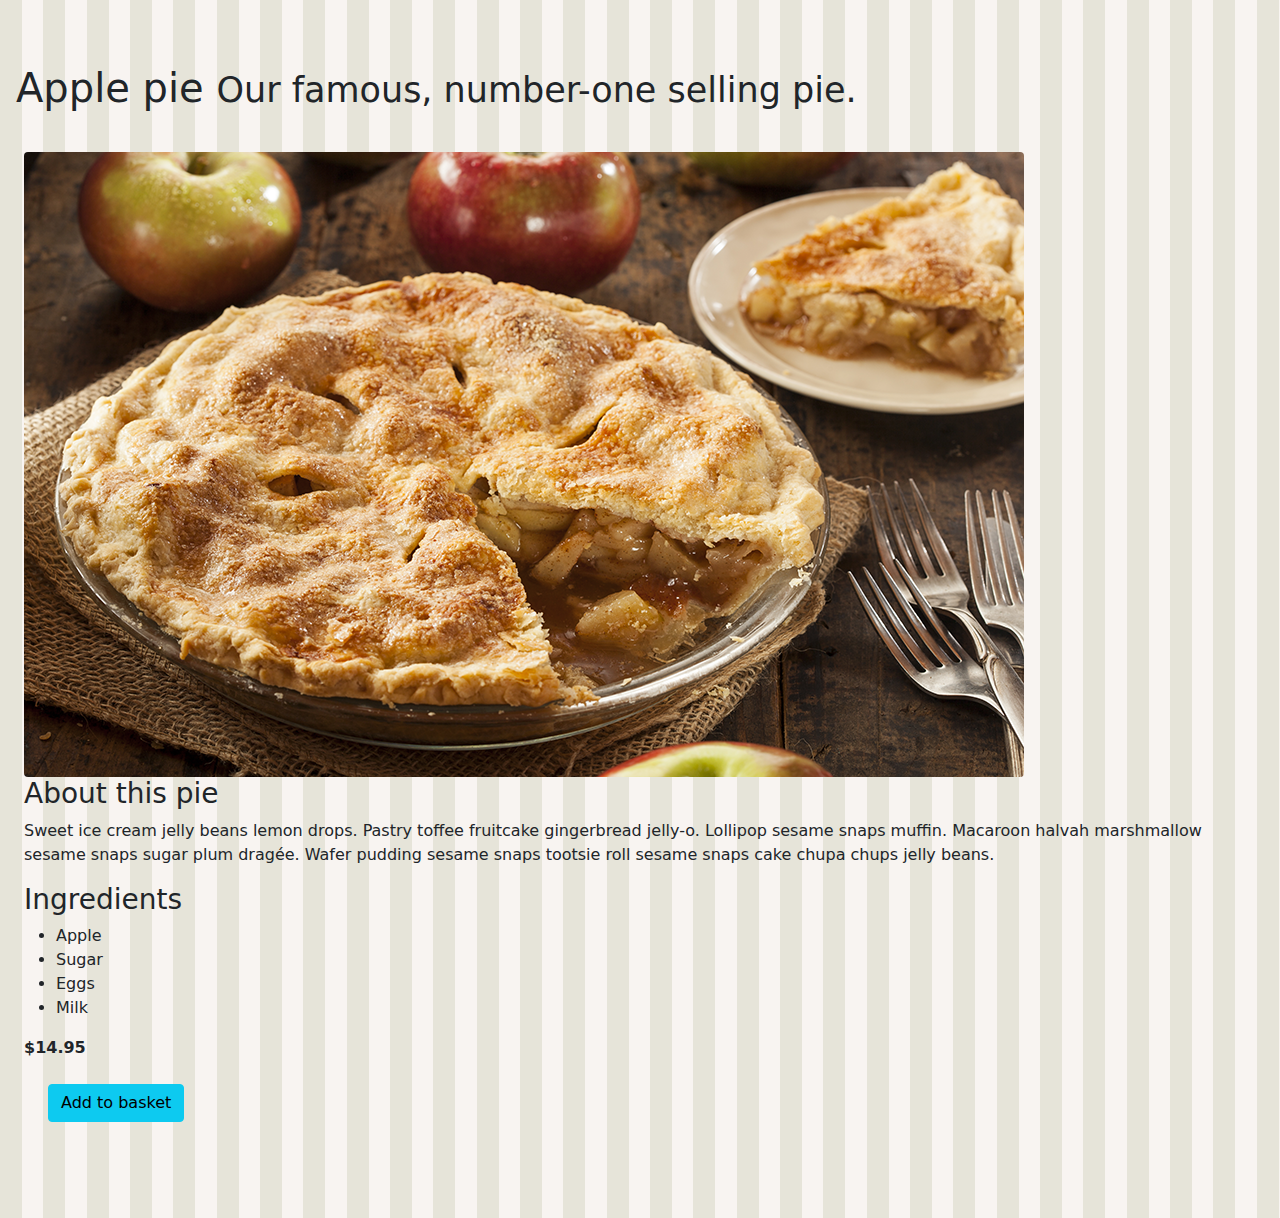
==== bootstrap_course/Bethany's_pie_shop_project/applepie.html @ c522dace "added margin and padding, rounded photo on homepage" ====
<!DOCTYPE html>

<html>

<head>
    <meta charset="utf-8">
    <meta name="viewport" content="width=device-width, initial-scale=1, shrink-to-fit=no">
    <link rel="stylesheet" href="css/bootstrap.css">
    <link rel="stylesheet" href="css/site.css">
    
</head>

<body>

    <main role="main">
        <div>
            <h1 class="m-3">Apple pie
                <small>Our famous, number-one selling pie.</small>
            </h1> 
            
            <div class="p-4">
                <div>
                    <img src="images/products/applepie.jpg" class="rounded" alt="Image of apple pie">
                </div>

                <div>
                    <h3>About this pie</h3>
                    <p>Sweet ice cream jelly beans lemon drops. Pastry toffee fruitcake gingerbread jelly-o.
                        Lollipop sesame snaps muffin. Macaroon halvah marshmallow sesame snaps sugar plum dragée.
                        Wafer pudding sesame snaps tootsie roll sesame snaps cake chupa chups jelly beans.</p>
                    <h3>Ingredients</h3>
                    <ul>
                        <li>Apple</li>
                        <li>Sugar</li>
                        <li>Eggs</li>
                        <li>Milk</li>
                    </ul>
                    <div>
                        <div>
                            <strong>$14.95</strong>
                        </div>
                        <div >
                            <a type="button" href="shoppingbasket.html" class="btn btn-info m-4">
                                Add to basket
                            </a>
                        </div>
                    </div>
                </div>
            </div>
        </div>
    </main>
</body>

</html>
---- bootstrap_course/Bethany's_pie_shop_project/css/site.css ----
body{
    padding-top: 3rem;
    padding-bottom: 3rem;
    background-image: url('../images/pattern.png');
    background-repeat: repeat;
}
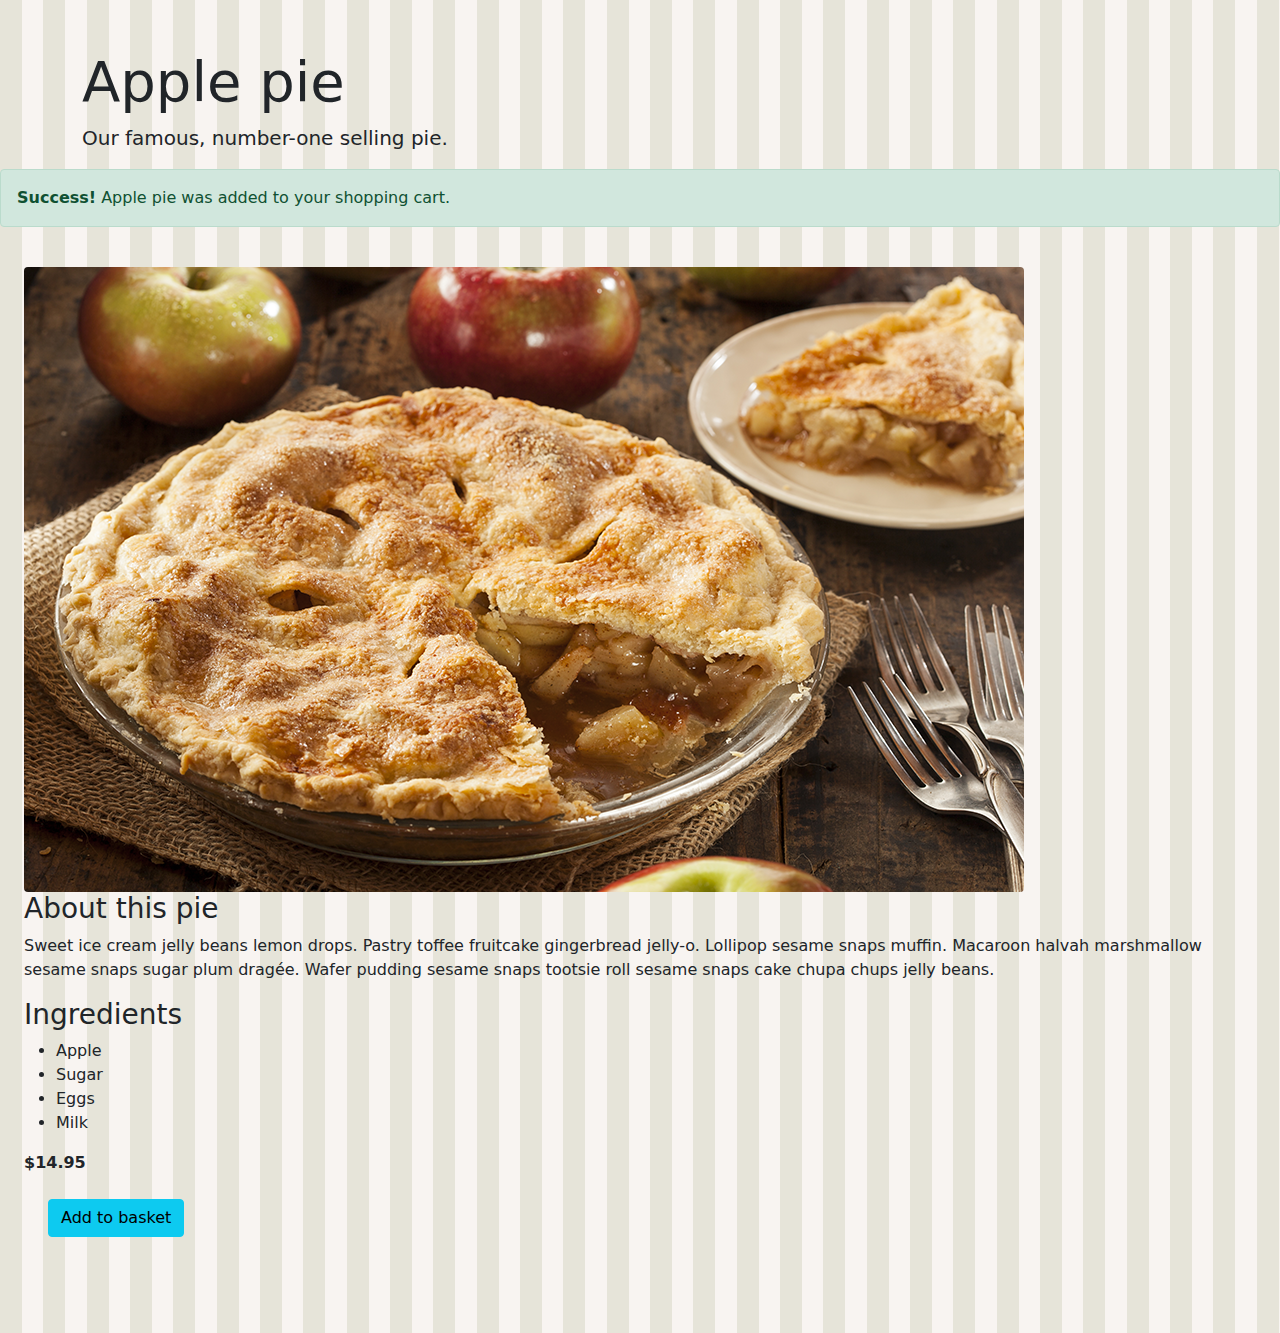
==== commit b8d37cb9: "Added jumbotron and success alert" ====
--- a/bootstrap_course/Bethany's_pie_shop_project/applepie.html
+++ b/bootstrap_course/Bethany's_pie_shop_project/applepie.html
@@ -14,9 +14,19 @@
 
     <main role="main">
         <div>
-            <h1 class="m-3">Apple pie
+            <div class="jumbotron">
+                <div class="container">
+                    <h1 class="display-4">Apple pie</h1>
+                    <p class="lead">Our famous, number-one selling pie.</p>
+                </div>
+            </div>
+            <!-- <h1 class="m-3">Apple pie
                 <small>Our famous, number-one selling pie.</small>
-            </h1> 
+            </h1>  -->
+
+            <div class="alert alert-success">
+                <strong>Success!</strong> Apple pie was added to your shopping cart.
+            </div>
             
             <div class="p-4">
                 <div>
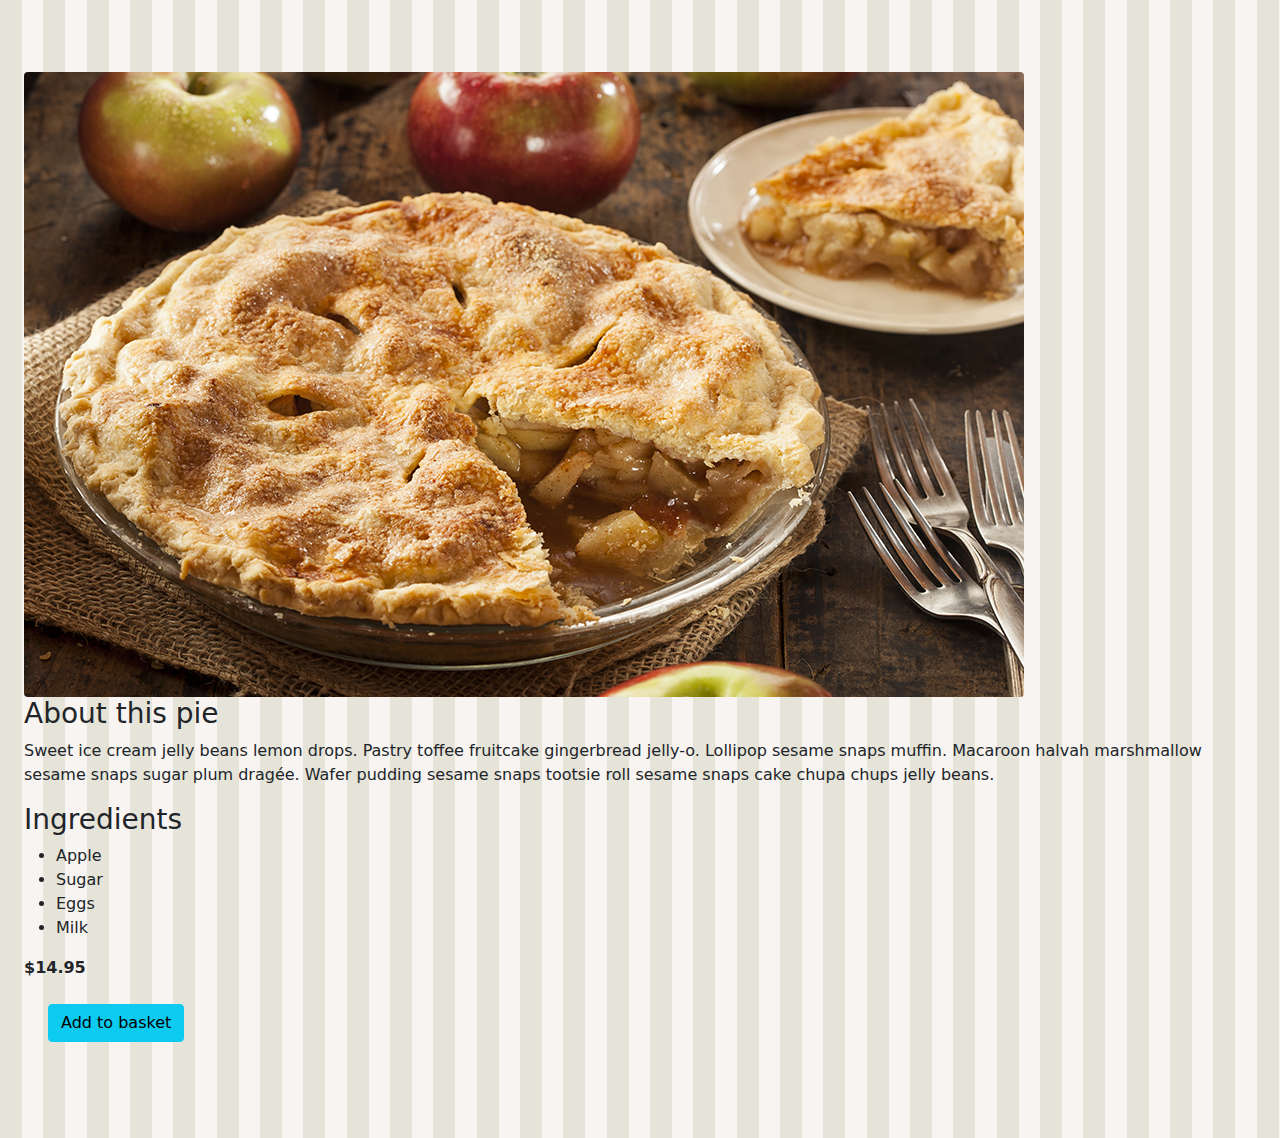
==== commit 64b31696: "Removed jumbotron and alert." ====
--- a/bootstrap_course/Bethany's_pie_shop_project/applepie.html
+++ b/bootstrap_course/Bethany's_pie_shop_project/applepie.html
@@ -14,19 +14,10 @@
 
     <main role="main">
         <div>
-            <div class="jumbotron">
-                <div class="container">
-                    <h1 class="display-4">Apple pie</h1>
-                    <p class="lead">Our famous, number-one selling pie.</p>
-                </div>
-            </div>
+           
             <!-- <h1 class="m-3">Apple pie
                 <small>Our famous, number-one selling pie.</small>
             </h1>  -->
-
-            <div class="alert alert-success">
-                <strong>Success!</strong> Apple pie was added to your shopping cart.
-            </div>
             
             <div class="p-4">
                 <div>
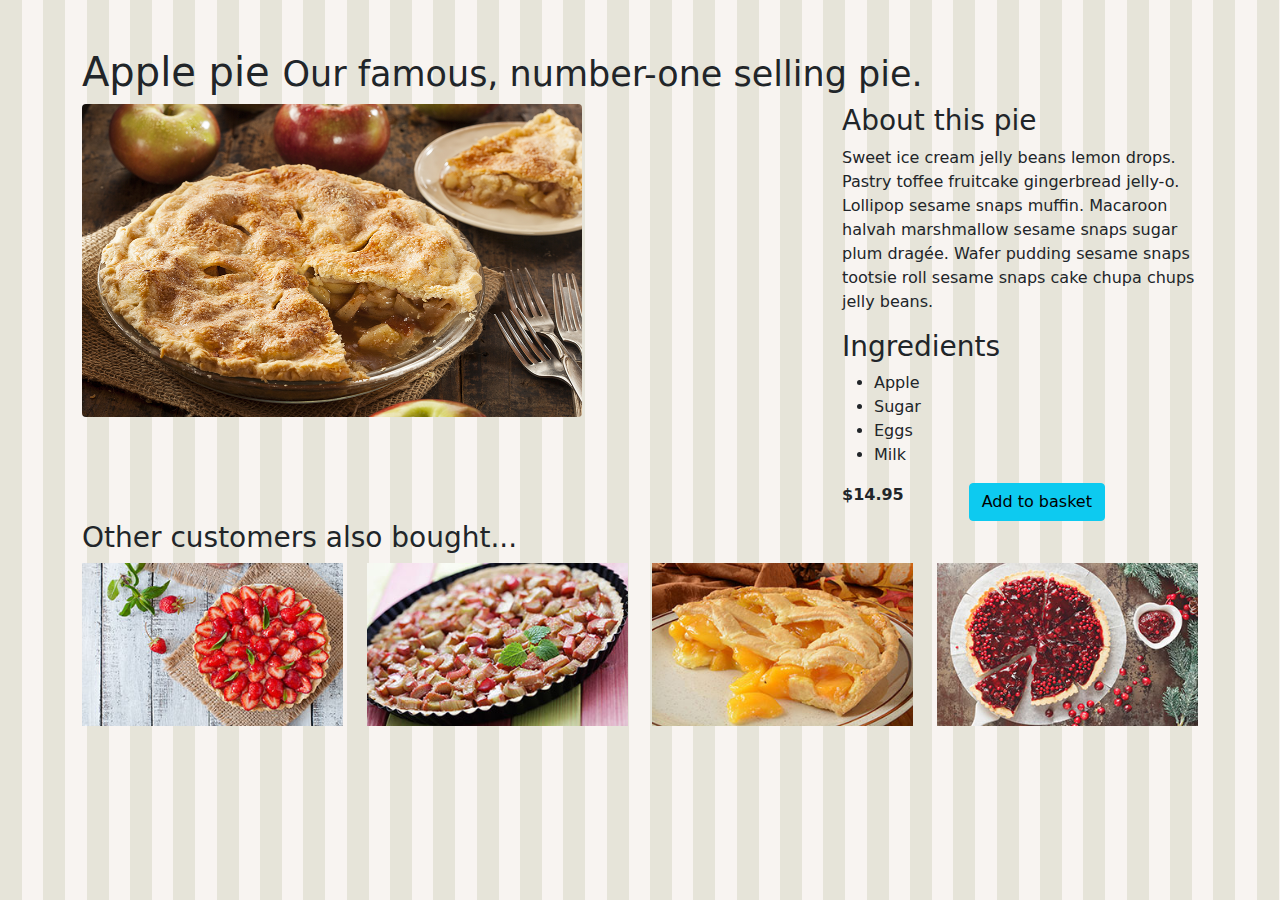
==== commit 0e655e90: "added seasonal pies page" ====
--- a/bootstrap_course/Bethany's_pie_shop_project/applepie.html
+++ b/bootstrap_course/Bethany's_pie_shop_project/applepie.html
@@ -7,24 +7,23 @@
     <meta name="viewport" content="width=device-width, initial-scale=1, shrink-to-fit=no">
     <link rel="stylesheet" href="css/bootstrap.css">
     <link rel="stylesheet" href="css/site.css">
-    
 </head>
 
 <body>
 
     <main role="main">
-        <div>
+        <div class="container">
            
-            <!-- <h1 class="m-3">Apple pie
+            <h1 >Apple pie
                 <small>Our famous, number-one selling pie.</small>
-            </h1>  -->
+            </h1> 
             
-            <div class="p-4">
-                <div>
-                    <img src="images/products/applepie.jpg" class="rounded" alt="Image of apple pie">
+            <div class="row">
+                <div class="col-md-8">
+                    <img src="images/products/applepie.jpg" class="rounded" width="500" alt="Image of apple pie">
                 </div>
 
-                <div>
+                <div class="col-md-4">
                     <h3>About this pie</h3>
                     <p>Sweet ice cream jelly beans lemon drops. Pastry toffee fruitcake gingerbread jelly-o.
                         Lollipop sesame snaps muffin. Macaroon halvah marshmallow sesame snaps sugar plum dragée.
@@ -36,18 +35,50 @@
                         <li>Eggs</li>
                         <li>Milk</li>
                     </ul>
-                    <div>
-                        <div>
+                    <div class="row">
+                        <div class="col-md-4">
                             <strong>$14.95</strong>
                         </div>
-                        <div >
-                            <a type="button" href="shoppingbasket.html" class="btn btn-info m-4">
+                        <div class="col-md-8">
+                            <a type="button" href="shoppingbasket.html" class="btn btn-info">
                                 Add to basket
                             </a>
                         </div>
                     </div>
                 </div>
+
             </div>
+
+            <h3>Other customers also bought...</h3>
+
+            <div class="row">
+                <div class="col-md-3 col-sm-6">
+                    <a href="applepie.html">
+                        <img class="img-fluid" src="images/products/strawberrypiesmall.jpg" alt="">
+                    </a>
+                </div>
+
+                <div class="col-md-3 col-sm-6">
+                    <a href="applepie.html">
+                        <img class="img-fluid" src="images/products/rhubarbpiesmall.jpg" alt="">
+                    </a>
+                </div>
+
+                <div class="col-md-3 col-sm-6">
+                    <a href="applepie.html">
+                        <img class="img-fluid" src="images/products/peachpiesmall.jpg" alt="">
+                    </a>
+                </div>
+
+                <div class="col-md-3 col-sm-6">
+                    <a href="applepie.html">
+                        <img class="img-fluid" src="images/products/cranberrypiesmall.jpg" alt="">
+                    </a>
+                </div>
+
+
+            </div>
+
         </div>
     </main>
 </body>
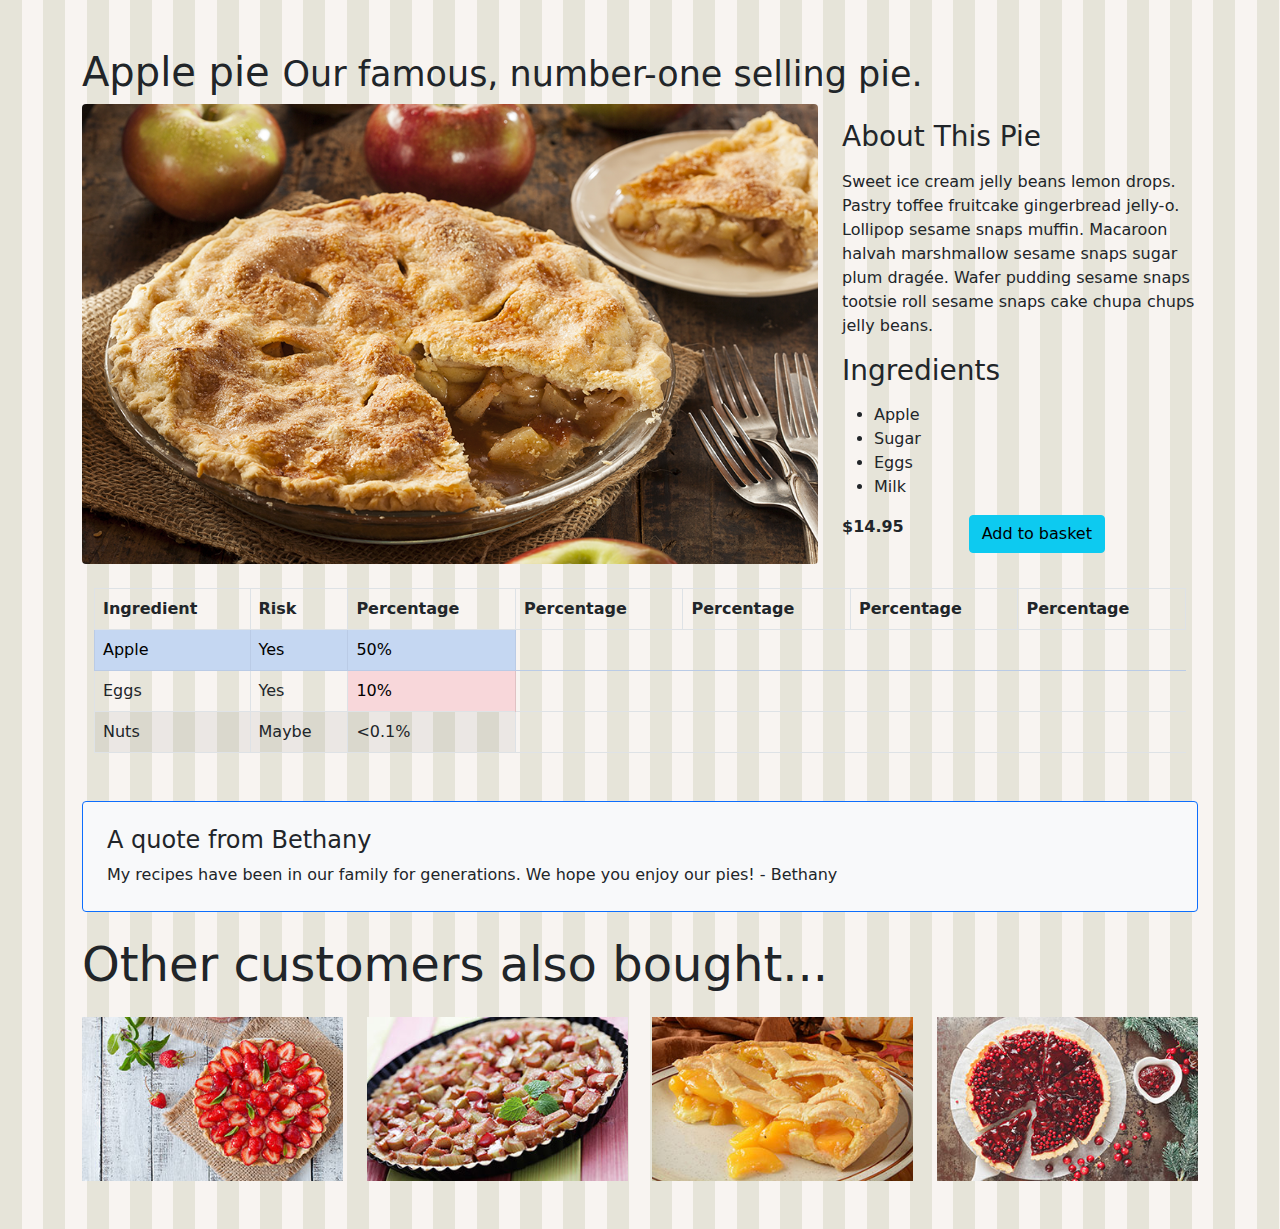
==== commit 853f3994: "Added more styling based on tutorial progress" ====
--- a/bootstrap_course/Bethany's_pie_shop_project/applepie.html
+++ b/bootstrap_course/Bethany's_pie_shop_project/applepie.html
@@ -20,15 +20,15 @@
             
             <div class="row">
                 <div class="col-md-8">
-                    <img src="images/products/applepie.jpg" class="rounded" width="500" alt="Image of apple pie">
+                    <img src="images/products/applepie.jpg" class="rounded img-fluid" alt="Image of apple pie">
                 </div>
 
                 <div class="col-md-4">
-                    <h3>About this pie</h3>
-                    <p>Sweet ice cream jelly beans lemon drops. Pastry toffee fruitcake gingerbread jelly-o.
+                    <h3 class="my-3 text-capitalize">About this pie</h3>
+                    <p class="text-justify">Sweet ice cream jelly beans lemon drops. Pastry toffee fruitcake gingerbread jelly-o.
                         Lollipop sesame snaps muffin. Macaroon halvah marshmallow sesame snaps sugar plum dragée.
                         Wafer pudding sesame snaps tootsie roll sesame snaps cake chupa chups jelly beans.</p>
-                    <h3>Ingredients</h3>
+                    <h3 class="my-3">Ingredients</h3>
                     <ul>
                         <li>Apple</li>
                         <li>Sugar</li>
@@ -46,10 +46,49 @@
                         </div>
                     </div>
                 </div>
-
             </div>
 
-            <h3>Other customers also bought...</h3>
+            <div class="row">
+                <div class="table-responsive p-4">
+                    <table class="table table-striped table-hover table-bordered">
+                        <thead>
+                            <th>Ingredient</th>
+                            <th>Risk</th>
+                            <th>Percentage</th>
+                            <th>Percentage</th>
+                            <th>Percentage</th>
+                            <th>Percentage</th>
+                            <th>Percentage</th>
+                        </thead>
+                        <tbody>
+                            <tr class="table-primary">
+                                <td>Apple</td>
+                                <td>Yes</td>
+                                <td>50%</td>
+                            </tr>
+                            <tr>
+                                <td>Eggs</td>
+                                <td>Yes</td>
+                                <td class="table-danger">10%</td>
+                            </tr>
+                            <tr>
+                                <td>Nuts</td>
+                                <td>Maybe</td>
+                                <td>&lt;0.1%</td>
+                            </tr>
+                        </tbody>
+                    </table>
+                </div>
+            </div>
+
+            <div class="p-4 mb-3 mt-2 bg-light rounded border border-primary">
+                <h4>A quote from Bethany</h4>
+                <p class="mb-0 font-italic">
+                    My recipes have been in our family for generations. We hope you enjoy our pies! - Bethany
+                </p>
+            </div>
+
+            <h3 class="display-5 my-4">Other customers also bought...</h3>
 
             <div class="row">
                 <div class="col-md-3 col-sm-6">
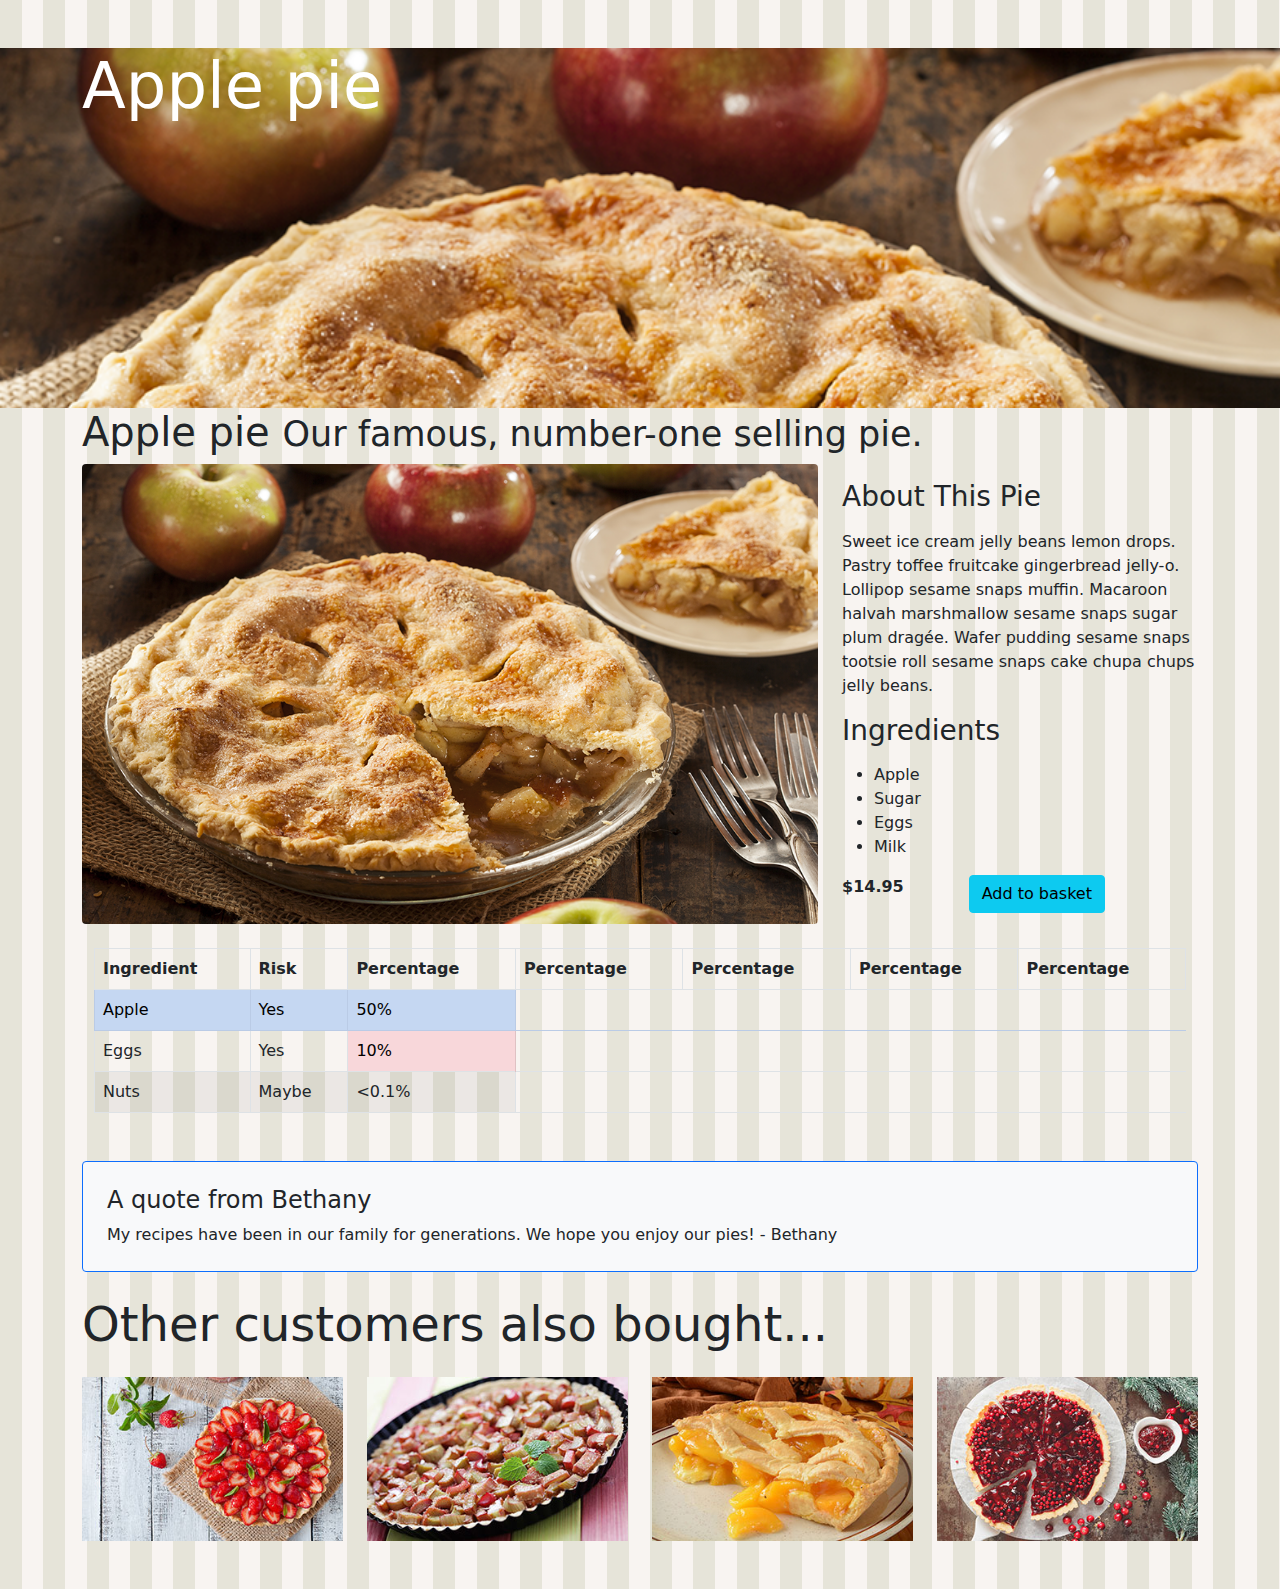
==== commit 6e0d698f: "Added jumbotron component" ====
--- a/bootstrap_course/Bethany's_pie_shop_project/applepie.html
+++ b/bootstrap_course/Bethany's_pie_shop_project/applepie.html
@@ -12,6 +12,13 @@
 <body>
 
     <main role="main">
+
+        <div class="jumbotron jumbotron-detail-apple-pie">
+            <div class="container">
+                <h1 class="display-3 text-white">Apple pie</h1>
+            </div>
+        </div>
+
         <div class="container">
            
             <h1 >Apple pie
--- a/bootstrap_course/Bethany's_pie_shop_project/css/site.css
+++ b/bootstrap_course/Bethany's_pie_shop_project/css/site.css
@@ -3,4 +3,13 @@
     padding-bottom: 3rem;
     background-image: url('../images/pattern.png');
     background-repeat: repeat;
+}
+
+.jumbotron-detail-apple-pie{
+    background: url('../images/products/applepie.jpg') no-repeat fixed;
+}
+
+.jumbotron{
+    height: 40vh;
+    background-size: cover;
 }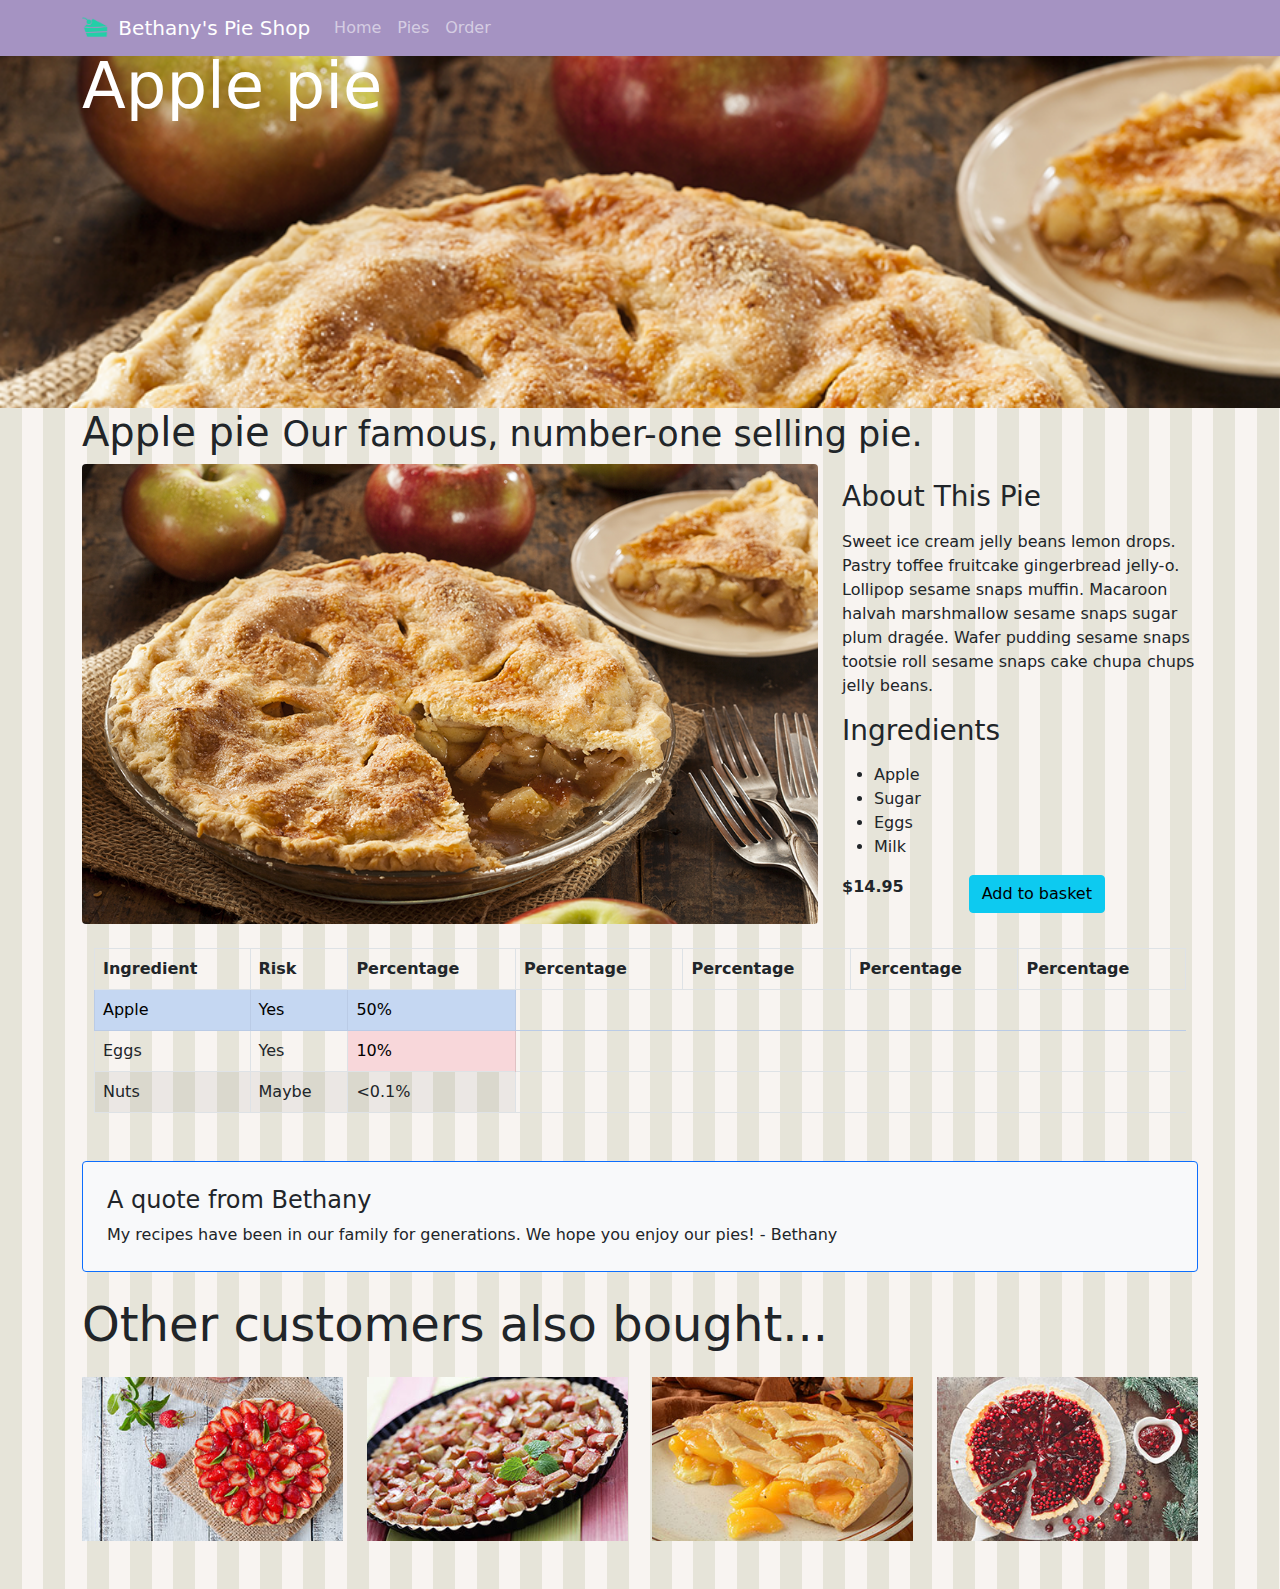
==== commit dad00097: "Added form containing what I learned from the form module" ====
--- a/bootstrap_course/Bethany's_pie_shop_project/applepie.html
+++ b/bootstrap_course/Bethany's_pie_shop_project/applepie.html
@@ -10,6 +10,31 @@
 </head>
 
 <body>
+
+    <header>
+        <nav class="navbar navbar-expand-sm navbar-dark fixed-top bg-primary">
+            <div class="container">
+                <a href="index.html" class="navbar-brand">
+                    <img src="images/pie.png" width="30" height="30" alt="" class="d-inline-block align-top">
+                    Bethany's Pie Shop
+                </a>
+                <div class="collapse navbar-collapse" id="navbarCollapse">
+                    <ul class="nav navbar-nav mr-auto">
+                        <li class="nav-item active">
+                            <a class="nav-link" href="index.html">Home</a>
+                        </li>
+                        <li class="nav-item">
+                            <a class="nav-link" href="allpies.html">Pies</a>
+                        </li>
+                        <li class="nav-item">
+                            <a class="nav-link" href="order.html">Order</a>
+                        </li>
+                    </ul>
+                </div>
+            </div>
+        </nav>
+
+    </header>
 
     <main role="main">
 
--- a/bootstrap_course/Bethany's_pie_shop_project/css/site.css
+++ b/bootstrap_course/Bethany's_pie_shop_project/css/site.css
@@ -3,6 +3,14 @@
     padding-bottom: 3rem;
     background-image: url('../images/pattern.png');
     background-repeat: repeat;
+}
+
+.bg-primary{
+    background-color: #a593c2 !important;
+}
+
+.jumbotron-other{
+    background: url('../images/carousel3.jpg') no-repeat fixed;
 }
 
 .jumbotron-detail-apple-pie{
